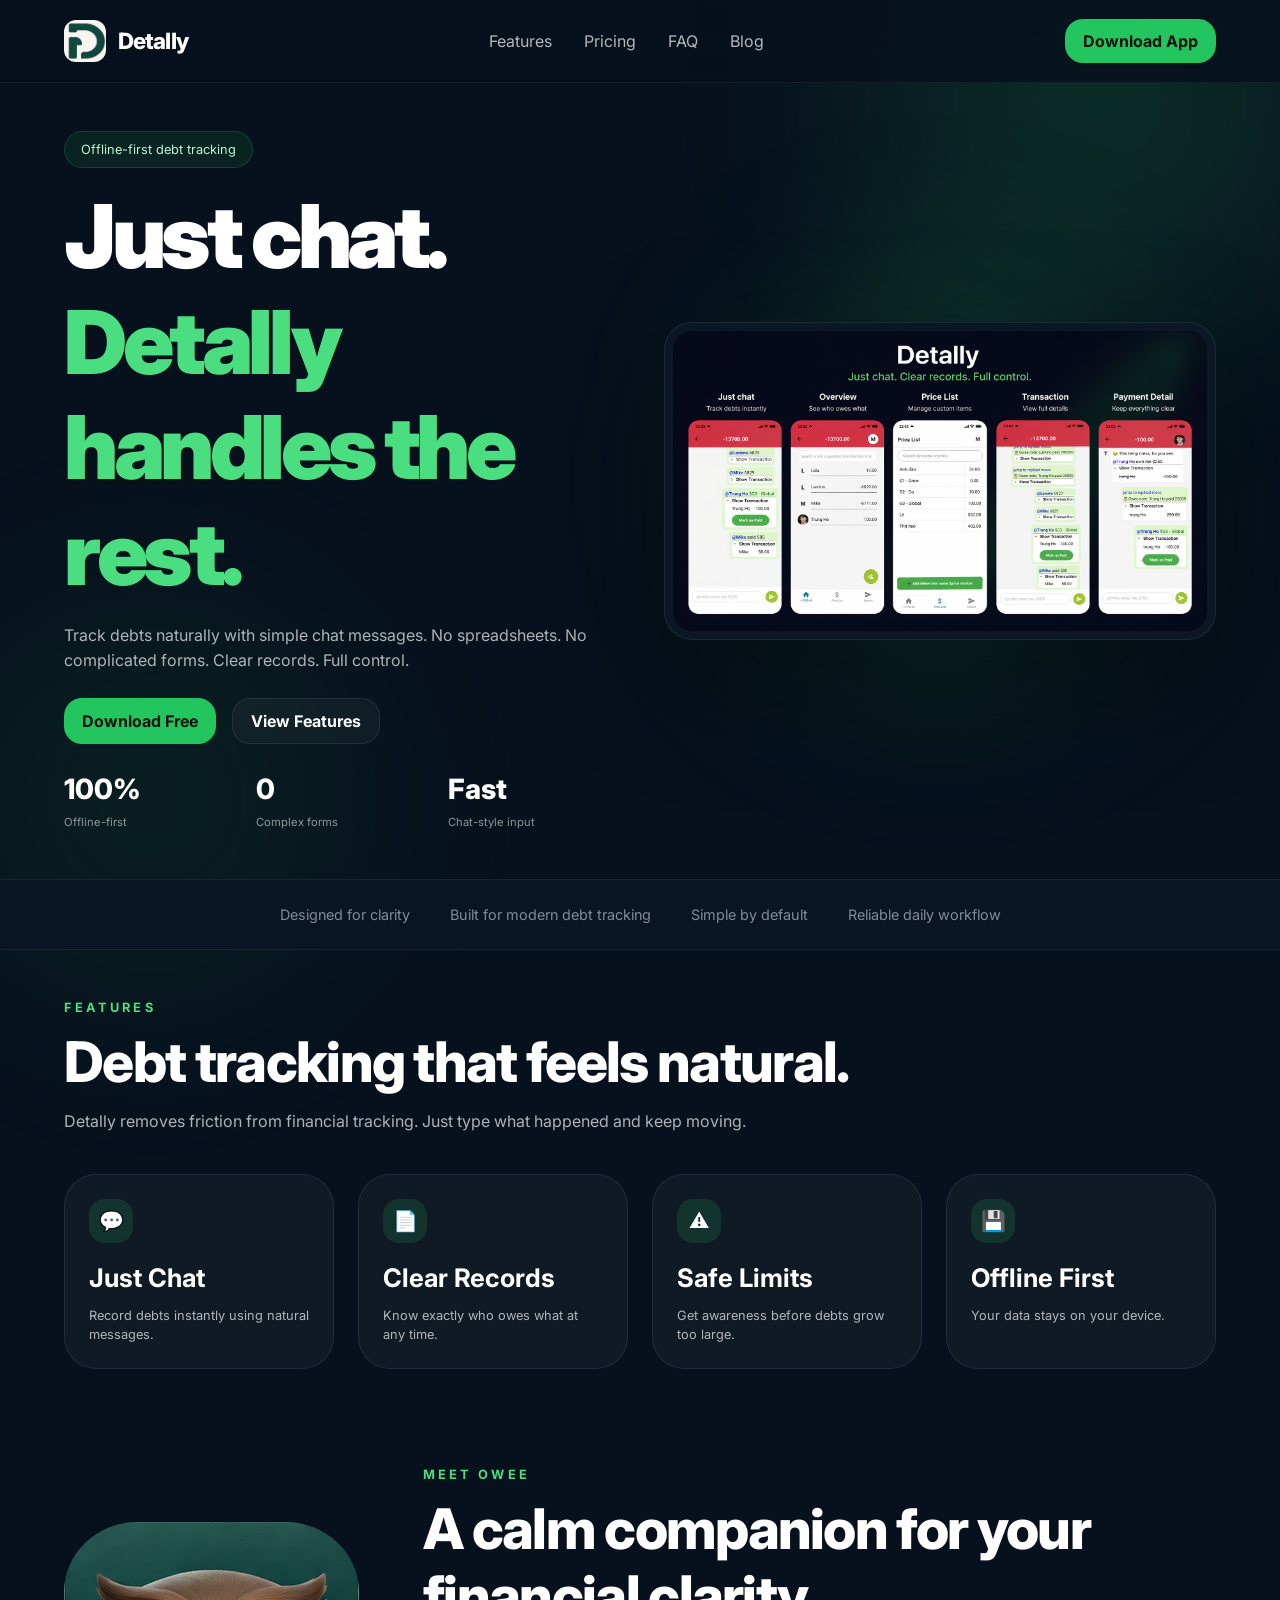
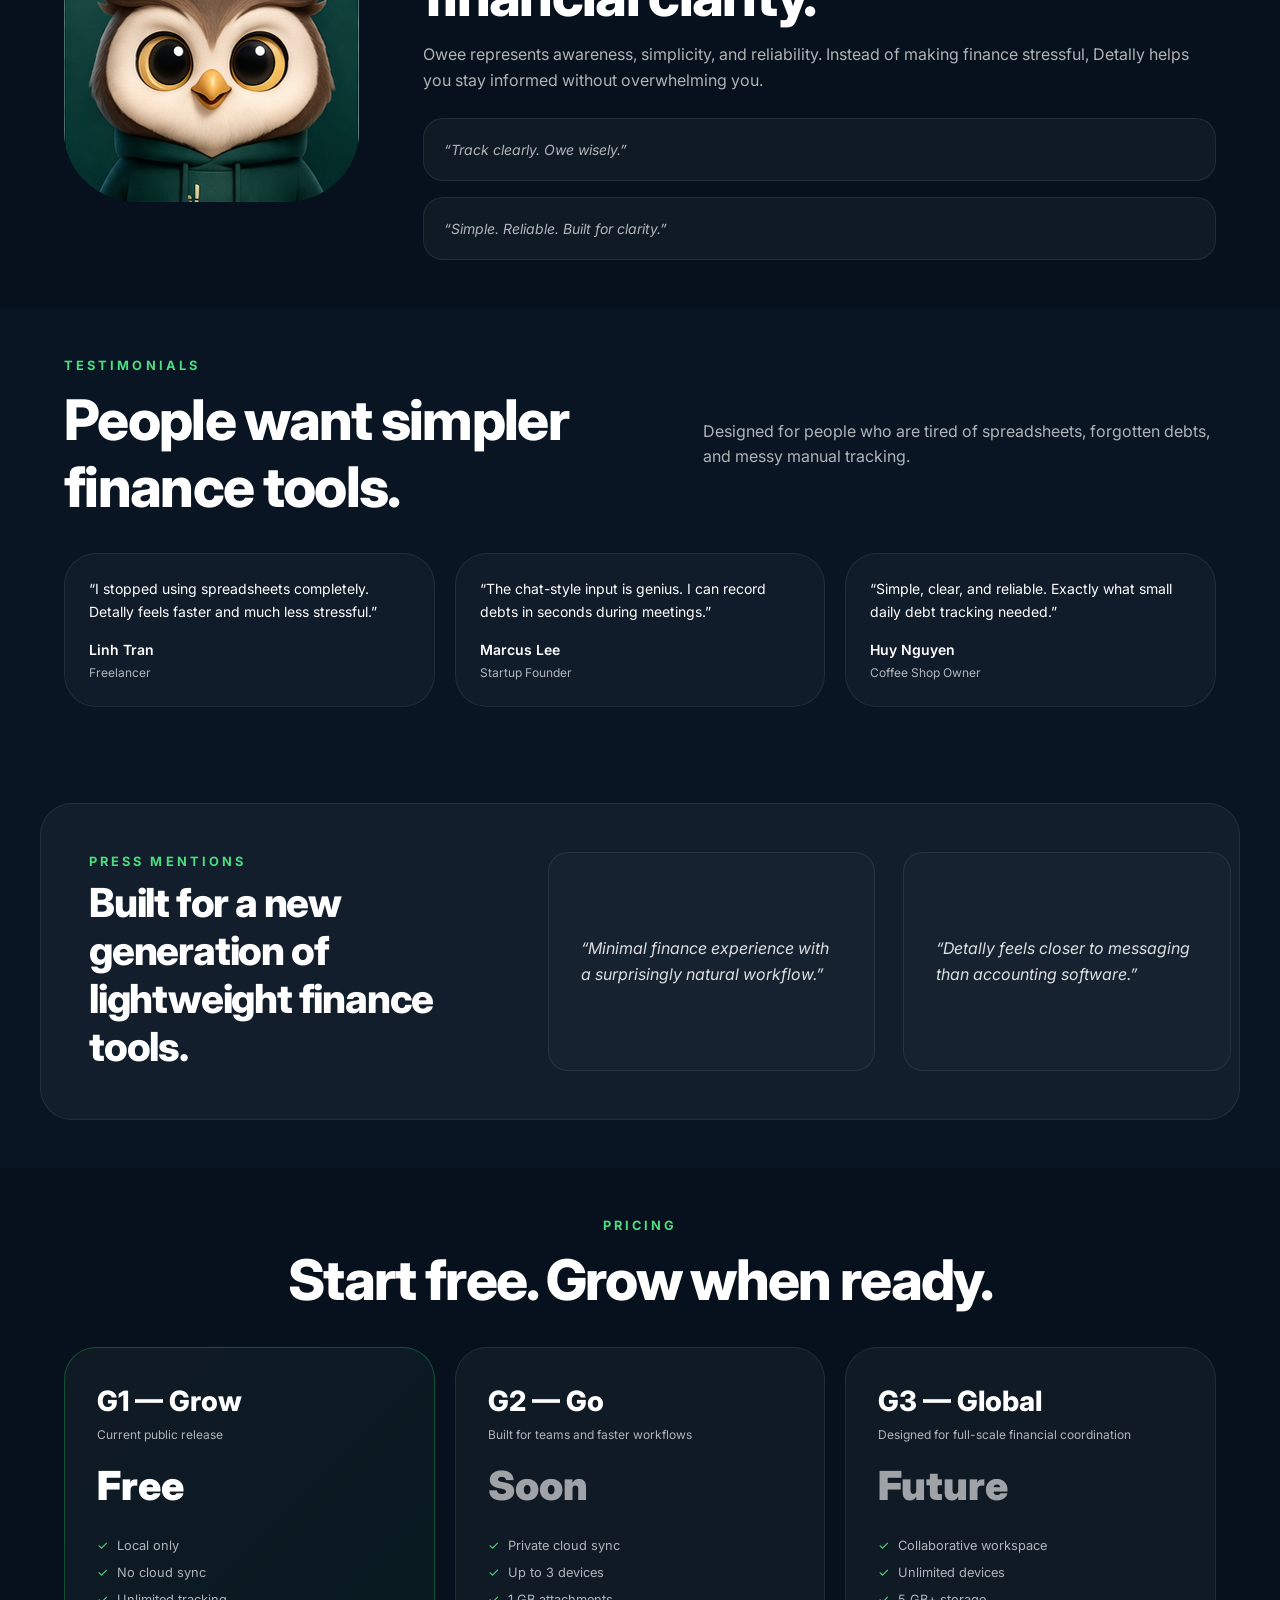
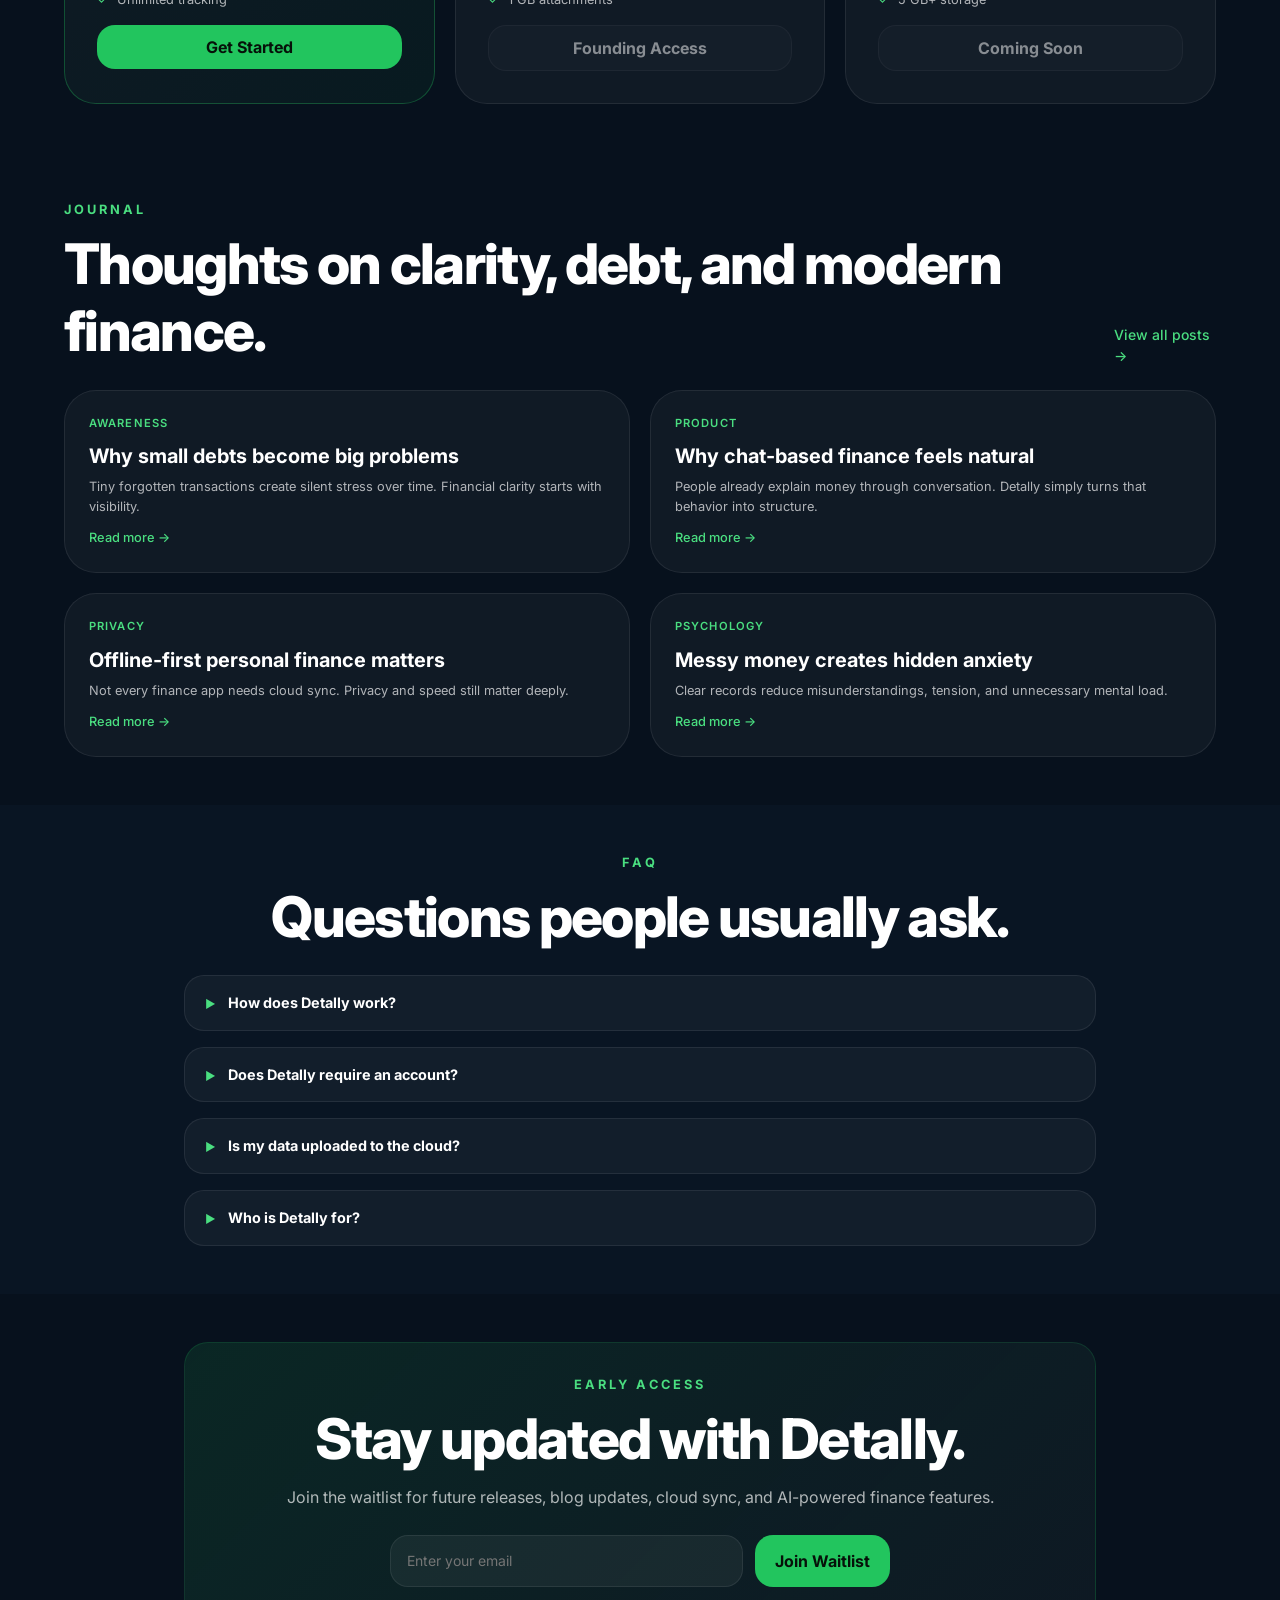
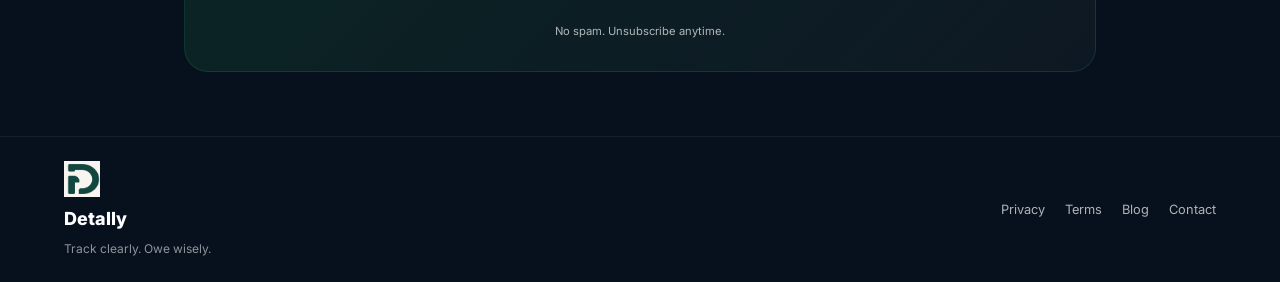
==== index.html @ 62f465d5 "init: landing page deployment" ====
<!DOCTYPE html>
<html lang="en">

<head>
    <meta charset="UTF-8">
    <meta name="viewport" content="width=device-width, initial-scale=1.0">

    <!-- Favicon -->
    <link rel="icon" href="./assets/favicon/favicon.ico" type="image/x-icon">
    <link rel="icon" type="image/png" sizes="32x32" href="./assets/favicon/favicon-32x32.png">
    <link rel="icon" type="image/png" sizes="16x16" href="./assets/favicon/favicon-16x16.png">
    <link rel="apple-touch-icon" sizes="180x180" href="./assets/favicon/apple-touch-icon.png">
    <link rel="manifest" href="./assets/favicon/site.webmanifest">

    <title>Detally App — Your Smart Debt Ally</title>
    <meta name="description"
        content="Track debts naturally with simple chat messages. No spreadsheets. No complicated forms. Offline-first debt tracking.">
    <meta name="author" content="hophuoctrung">

    <!-- Open Graph -->
    <meta property="og:title" content="Detally — Smart Debt Ally">
    <meta property="og:description" content="Track debts naturally with simple chat messages. Offline-first.">
    <meta property="og:image" content="./assets/detally.png">
    <meta property="og:url" content="https://detally.app">
    <meta property="og:type" content="website">

    <!-- Twitter Card -->
    <meta name="twitter:card" content="summary_large_image">
    <meta name="twitter:title" content="Detally">
    <meta name="twitter:description" content="Your Smart Debt Ally">
    <meta name="twitter:image" content="./assets/detally.png">

    <!-- Preconnect for performance -->
    <link rel="preconnect" href="https://fonts.googleapis.com">
    <link rel="preconnect" href="https://fonts.gstatic.com" crossorigin>

    <link rel="stylesheet" href="style.css">
</head>

<body>
    <!-- Skip to main content - only visible on keyboard focus -->
    <a href="#main-content" class="skip-link">Skip to main content</a>

    <!-- Header -->
    <header class="site-header">
        <div class="container header-inner">
            <a href="/" class="logo-link" aria-label="Detally home">
                <img src="./assets/logo-detally.png" alt="Detally logo — owl icon" class="logo-img" width="42"
                    height="42">
                <span class="site-title">Detally</span>
            </a>

            <!-- Desktop navigation -->
            <nav class="main-nav" aria-label="Main navigation">
                <ul>
                    <li><a href="#features">Features</a></li>
                    <li><a href="#pricing">Pricing</a></li>
                    <li><a href="#faq">FAQ</a></li>
                    <li><a href="#blog">Blog</a></li>
                </ul>
            </nav>

            <!-- Mobile menu button -->
            <button class="mobile-menu-btn" aria-label="Menu" aria-expanded="false" aria-controls="mobile-nav">
                <span class="hamburger"></span>
                <span class="sr-only">Open menu</span>
            </button>

            <!-- <button class="cta-btn header-cta">Download App</button> -->
            <a href="https://play.google.com/store/apps/details?id=com.trungho.detally&rdid=com.trungho.detally&feature=md&offerId" class="cta-btn header-cta">Download App</a>

        </div>

        <!-- Mobile navigation -->
        <nav id="mobile-nav" class="mobile-nav" aria-label="Mobile navigation" hidden>
            <ul>
                <li><a href="#features">Features</a></li>
                <li><a href="#pricing">Pricing</a></li>
                <li><a href="#faq">FAQ</a></li>
                <li><a href="#blog">Blog</a></li>
            </ul>
        </nav>
    </header>

    <main id="main-content">
        <!-- Hero Section -->
        <section class="hero" aria-labelledby="hero-title">
            <div class="container hero-inner">
                <div class="hero-content">
                    <div class="hero-badge" aria-label="Key feature">Offline-first debt tracking</div>

                    <h1 id="hero-title" class="hero-title">
                        Just chat.
                        <span>Detally handles the rest.</span>
                    </h1>

                    <p class="hero-description">
                        Track debts naturally with simple chat messages. No spreadsheets. No complicated forms. Clear
                        records. Full control.
                    </p>

                    <div class="hero-actions">
                        <!-- <button class="cta-btn" aria-label="Download Detally for free">Download Free</button> -->
                        <a href="https://play.google.com/store/apps/details?id=com.trungho.detally&rdid=com.trungho.detally&feature=md&offerId" class="cta-btn">Download Free</a>
                        <button class="cta-btn secondary-btn" aria-label="View all features">View Features</button>
                    </div>

                    <div class="hero-stats">
                        <div>
                            <h3>100%</h3>
                            <p>Offline-first</p>
                        </div>
                        <div>
                            <h3>0</h3>
                            <p>Complex forms</p>
                        </div>
                        <div>
                            <h3>Fast</h3>
                            <p>Chat-style input</p>
                        </div>
                    </div>
                </div>

                <div class="hero-preview">
                    <div class="preview-wrapper">
                        <img src="./assets/detally-preview.png"
                            alt="Detally app interface showing chat-style debt tracking" width="560" height="520"
                            loading="eager">
                    </div>
                </div>
            </div>
        </section>

        <!-- Brand Strip -->
        <section class="brand-strip" aria-label="Brand values">
            <div class="container">
                <p>Designed for clarity</p>
                <p>Built for modern debt tracking</p>
                <p>Simple by default</p>
                <p>Reliable daily workflow</p>
            </div>
        </section>

        <!-- Features Section -->
        <section id="features" class="section" aria-labelledby="features-title">
            <div class="container">
                <p class="section-label">Features</p>
                <h2 id="features-title" class="section-title">Debt tracking that feels natural.</h2>
                <p class="section-description">Detally removes friction from financial tracking. Just type what happened
                    and keep moving.</p>

                <div class="features-grid">
                    <article class="feature-card">
                        <div class="feature-icon" aria-hidden="true">💬</div>
                        <h3>Just Chat</h3>
                        <p>Record debts instantly using natural messages.</p>
                    </article>

                    <article class="feature-card">
                        <div class="feature-icon" aria-hidden="true">📄</div>
                        <h3>Clear Records</h3>
                        <p>Know exactly who owes what at any time.</p>
                    </article>

                    <article class="feature-card">
                        <div class="feature-icon" aria-hidden="true">⚠️</div>
                        <h3>Safe Limits</h3>
                        <p>Get awareness before debts grow too large.</p>
                    </article>

                    <article class="feature-card">
                        <div class="feature-icon" aria-hidden="true">💾</div>
                        <h3>Offline First</h3>
                        <p>Your data stays on your device.</p>
                    </article>
                </div>
            </div>
        </section>

        <!-- Owee Assistant Section -->
        <section class="section" aria-labelledby="owee-title">
            <div class="container">
                <div class="owee-grid">
                    <div class="owee-image">
                        <img src="./assets/owee-detally-owl.png" alt="Owee the owl — Detally's calm financial assistant"
                            width="420" height="420" loading="lazy">
                    </div>

                    <div class="owee-content">
                        <p class="section-label">Meet Owee</p>
                        <h2 id="owee-title" class="section-title">A calm companion for your financial clarity.</h2>
                        <p class="section-description">Owee represents awareness, simplicity, and reliability. Instead
                            of making finance stressful, Detally helps you stay informed without overwhelming you.</p>

                        <div class="quote-list">
                            <blockquote class="quote-card">
                                <p>“Track clearly. Owe wisely.”</p>
                            </blockquote>
                            <blockquote class="quote-card">
                                <p>“Simple. Reliable. Built for clarity.”</p>
                            </blockquote>
                        </div>
                    </div>
                </div>
            </div>
        </section>

        <!-- Testimonials Section -->
        <section class="section testimonials-section" aria-labelledby="testimonials-title">
            <div class="container">
                <div class="testimonials-header">
                    <div>
                        <p class="section-label">Testimonials</p>
                        <h2 id="testimonials-title" class="section-title">People want simpler finance tools.</h2>
                    </div>
                    <p class="section-description">Designed for people who are tired of spreadsheets, forgotten debts,
                        and messy manual tracking.</p>
                </div>

                <div class="testimonials-grid">
                    <article class="testimonial-card">
                        <blockquote>
                            <p>“I stopped using spreadsheets completely. Detally feels faster and much less stressful.”
                            </p>
                            <footer>
                                <cite>Linh Tran</cite>
                                <span class="testimonial-role">Freelancer</span>
                            </footer>
                        </blockquote>
                    </article>

                    <article class="testimonial-card">
                        <blockquote>
                            <p>“The chat-style input is genius. I can record debts in seconds during meetings.”</p>
                            <footer>
                                <cite>Marcus Lee</cite>
                                <span class="testimonial-role">Startup Founder</span>
                            </footer>
                        </blockquote>
                    </article>

                    <article class="testimonial-card">
                        <blockquote>
                            <p>“Simple, clear, and reliable. Exactly what small daily debt tracking needed.”</p>
                            <footer>
                                <cite>Huy Nguyen</cite>
                                <span class="testimonial-role">Coffee Shop Owner</span>
                            </footer>
                        </blockquote>
                    </article>
                </div>
            </div>
        </section>

        <!-- Press Mentions Section -->
        <!-- Press Mentions Section -->
        <section class="section press-section" aria-labelledby="press-title">
            <div class="container">
                <div class="press-inner">

                    <!-- Cột 1: Header -->
                    <div class="press-header">
                        <p class="section-label">Press Mentions</p>
                        <h2 id="press-title" class="section-title">
                            Built for a new generation of lightweight finance tools.
                        </h2>
                    </div>

                    <!-- Cột 2+3: Grid 2 card -->
                    <div class="press-grid">
                        <article class="press-card">
                            <blockquote>
                                <p>“Minimal finance experience with a surprisingly natural workflow.”</p>
                            </blockquote>
                        </article>
                        <article class="press-card">
                            <blockquote>
                                <p>“Detally feels closer to messaging than accounting software.”</p>
                            </blockquote>
                        </article>
                    </div>

                </div>
            </div>
        </section>

        <!-- Pricing Section -->
        <section id="pricing" class="section" aria-labelledby="pricing-title">
            <div class="container">
                <p class="section-label">Pricing</p>
                <h2 id="pricing-title" class="section-title">Start free. Grow when ready.</h2>

                <div class="pricing-grid">
                    <article class="price-card featured" aria-labelledby="plan-g1-title">
                        <div class="price-header">
                            <h3 id="plan-g1-title" class="price-title">G1 — Grow</h3>
                            <p class="price-subtitle">Current public release</p>
                            <p class="price-value" aria-label="Price: Free">Free</p>
                        </div>

                        <h4 class="sr-only">Features included in G1 Grow:</h4>
                        <ul class="price-features">
                            <li>Local only</li>
                            <li>No cloud sync</li>
                            <li>Unlimited tracking</li>
                        </ul>

                        <button class="cta-btn" aria-label="Get started with G1 Grow for free">Get Started</button>
                    </article>

                    <article class="price-card" aria-labelledby="plan-g2-title">
                        <div class="price-header">
                            <h3 id="plan-g2-title" class="price-title">G2 — Go</h3>
                            <p class="price-subtitle">Built for teams and faster workflows</p>
                            <p class="price-value coming-soon" aria-label="Coming soon">Soon</p>
                        </div>

                        <h4 class="sr-only">Features included in G2 Go:</h4>
                        <ul class="price-features">
                            <li>Private cloud sync</li>
                            <li>Up to 3 devices</li>
                            <li>1 GB attachments</li>
                        </ul>

                        <button class="cta-btn secondary-btn" disabled
                            aria-label="Early cloud access for founding members">Founding Access</button>
                    </article>

                    <article class="price-card" aria-labelledby="plan-g3-title">
                        <div class="price-header">
                            <h3 id="plan-g3-title" class="price-title">G3 — Global</h3>
                            <p class="price-subtitle">Designed for full-scale financial coordination</p>
                            <p class="price-value coming-soon" aria-label="Coming in future">Future</p>
                        </div>

                        <h4 class="sr-only">Features included in G3 Global:</h4>
                        <ul class="price-features">
                            <li>Collaborative workspace</li>
                            <li>Unlimited devices</li>
                            <li>5 GB+ storage</li>
                        </ul>

                        <button class="cta-btn secondary-btn" disabled aria-label="Coming soon">Coming Soon</button>
                    </article>
                </div>
            </div>
        </section>

        <!-- Blog / Journal Section -->
        <section id="blog" class="section" aria-labelledby="blog-title">
            <div class="container">
                <div class="blog-header">
                    <div>
                        <p class="section-label">Journal</p>
                        <h2 id="blog-title" class="section-title">Thoughts on clarity, debt, and modern finance.</h2>
                    </div>
                    <a href="/blog" class="view-all-link" aria-label="View all blog posts">View all posts →</a>
                </div>

                <div class="blog-grid">
                    <article class="blog-card">
                        <div class="blog-category" aria-label="Category">Awareness</div>
                        <h3 class="blog-title">Why small debts become big problems</h3>
                        <p class="blog-description">Tiny forgotten transactions create silent stress over time.
                            Financial clarity starts with visibility.</p>
                        <a href="/blog/small-debts-big-problems" class="blog-link"
                            aria-label="Read article: Why small debts become big problems">Read more →</a>
                    </article>

                    <article class="blog-card">
                        <div class="blog-category" aria-label="Category">Product</div>
                        <h3 class="blog-title">Why chat-based finance feels natural</h3>
                        <p class="blog-description">People already explain money through conversation. Detally simply
                            turns that behavior into structure.</p>
                        <a href="/blog/chat-based-finance" class="blog-link"
                            aria-label="Read article: Why chat-based finance feels natural">Read more →</a>
                    </article>

                    <article class="blog-card">
                        <div class="blog-category" aria-label="Category">Privacy</div>
                        <h3 class="blog-title">Offline-first personal finance matters</h3>
                        <p class="blog-description">Not every finance app needs cloud sync. Privacy and speed still
                            matter deeply.</p>
                        <a href="/blog/offline-first-matters" class="blog-link"
                            aria-label="Read article: Offline-first personal finance matters">Read more →</a>
                    </article>

                    <article class="blog-card">
                        <div class="blog-category" aria-label="Category">Psychology</div>
                        <h3 class="blog-title">Messy money creates hidden anxiety</h3>
                        <p class="blog-description">Clear records reduce misunderstandings, tension, and unnecessary
                            mental load.</p>
                        <a href="/blog/messy-money-anxiety" class="blog-link"
                            aria-label="Read article: Messy money creates hidden anxiety">Read more →</a>
                    </article>
                </div>
            </div>
        </section>

        <!-- FAQ Section -->
        <section id="faq" class="section faq-section" aria-labelledby="faq-title">
            <div class="container container-sm">
                <div class="faq-header">
                    <p class="section-label">FAQ</p>
                    <h2 id="faq-title" class="section-title">Questions people usually ask.</h2>
                </div>

                <div class="faq-list">
                    <details class="faq-item">
                        <summary>How does Detally work?</summary>
                        <p>Simply type natural messages like <code>@John owe 500$</code> or
                            <code>@Anna paid 200$</code>. Detally automatically records and organizes everything for
                            you.
                        </p>
                    </details>

                    <details class="faq-item">
                        <summary>Does Detally require an account?</summary>
                        <p>No. The current G1 – Grow release works offline-first and stores your data locally on your
                            device.</p>
                    </details>

                    <details class="faq-item">
                        <summary>Is my data uploaded to the cloud?</summary>
                        <p>Not in the current release. G1 – Grow keeps your records local for simplicity and privacy.
                        </p>
                    </details>

                    <details class="faq-item">
                        <summary>Who is Detally for?</summary>
                        <p>Friends splitting bills, roommates, freelancers, small shops, teams, or anyone tired of messy
                            debt notes.</p>
                    </details>
                </div>
            </div>
        </section>

        <!-- Waitlist Section -->
        <section class="section waitlist-section" aria-labelledby="waitlist-title">
            <div class="container container-sm">
                <div class="waitlist-card">
                    <div class="waitlist-content">
                        <p class="section-label">Early Access</p>
                        <h2 id="waitlist-title" class="section-title">Stay updated with Detally.</h2>
                        <p class="section-description">Join the waitlist for future releases, blog updates, cloud sync,
                            and AI-powered finance features.</p>
                    </div>

                    <form id="waitlist-form" class="waitlist-form" method="POST" data-validate>
                        <div class="form-group">
                            <label for="waitlist-email" class="sr-only">Email address</label>
                            <input type="email" id="waitlist-email" name="email" placeholder="Enter your email" required
                                aria-required="true">
                            <span class="form-error" aria-live="polite"></span>
                        </div>
                        <button type="submit" class="cta-btn" aria-label="Join waitlist">Join Waitlist</button>
                    </form>
                    <p class="waitlist-note" aria-label="Privacy note">No spam. Unsubscribe anytime.</p>
                </div>
            </div>
        </section>
    </main>

    <!-- Footer -->
    <footer class="site-footer">
        <div class="container footer-inner">
            <div class="footer-brand">
                <img src="./assets/logo-detally.png" alt="Detally logo" width="44" height="44" loading="lazy">
                <h2 class="footer-title">Detally</h2>
                <p>Track clearly. Owe wisely.</p>
            </div>

            <nav class="footer-nav" aria-label="Footer navigation">
                <a href="/privacy">Privacy</a>
                <a href="/terms">Terms</a>
                <a href="/blog">Blog</a>
                <a href="/contact">Contact</a>
            </nav>
        </div>
    </footer>
</body>
<script src="script.js"></script>
</html>
---- style.css ----
@import url("https://fonts.googleapis.com/css2?family=Inter:wght@400;500;600;700;800;900&display=swap");

/* ========== 1. CSS VARIABLES (ROOT) ========== */
:root {
  --bg: #07111d;
  --surface: rgba(255, 255, 255, 0.04);
  --surface-2: rgba(255, 255, 255, 0.06);
  --text: #ffffff;
  --muted: rgba(255, 255, 255, 0.68);
  --border: rgba(255, 255, 255, 0.08);
  --green: #22c55e;
  --green-light: #4ade80;

  /* Typography - Mobile first */
  --fs-base: 16px;
  --fs-h1: 2rem;
  --fs-h2: 1.75rem;
  --fs-h3: 1.25rem;
  --fs-body: 0.875rem;

  /* Spacing */
  --space-xs: 0.5rem;
  --space-sm: 1rem;
  --space-md: 1.5rem;
  --space-lg: 2rem;
  --space-xl: 3rem;

  /* Layout */
  --container: 1280px;
  --border-radius-card: 1rem;
}

/* ========== 2. RESET & BASE (MOBILE FIRST) ========== */
* {
  margin: 0;
  padding: 0;
  box-sizing: border-box;
}

html {
  scroll-behavior: smooth;
}

body {
  font-family: "Inter", sans-serif;
  background: var(--bg);
  color: var(--text);
  font-size: var(--fs-base);
  line-height: 1.5;
  overflow-x: hidden;
  position: relative;
}

/* Background blur effect (bokeh) - mobile */
body::before {
  content: "";
  position: fixed;
  top: -260px;
  right: -180px;
  width: 720px;
  height: 720px;
  border-radius: 999px;
  background: radial-gradient(circle, rgba(34, 197, 94, 0.18), transparent 70%);
  filter: blur(60px);
  z-index: -1;
  pointer-events: none;
}

body::after {
  content: "";
  position: fixed;
  bottom: -200px;
  left: -150px;
  width: 600px;
  height: 600px;
  border-radius: 999px;
  background: radial-gradient(circle, rgba(34, 197, 94, 0.1), transparent 70%);
  filter: blur(70px);
  z-index: -1;
  pointer-events: none;
}

img {
  display: block;
  max-width: 100%;
  height: auto;
}

a {
  color: inherit;
  text-decoration: none;
}

button,
input {
  border: none;
  outline: none;
  font: inherit;
}

ul {
  list-style: none;
}

/* Text selection */
::selection {
  background: var(--green);
  color: #061109;
}

::-moz-selection {
  background: var(--green);
  color: #061109;
}

/* ========== 3. ACCESSIBILITY ========== */
.sr-only {
  position: absolute;
  width: 1px;
  height: 1px;
  padding: 0;
  margin: -1px;
  overflow: hidden;
  clip: rect(0, 0, 0, 0);
  white-space: nowrap;
  border-width: 0;
}

.skip-link {
  position: absolute;
  top: -50px;
  left: 0;
  background: var(--green);
  color: #061109;
  padding: 0.75rem 1rem;
  z-index: 9999;
  font-weight: 700;
  border-radius: 0.5rem;
  transition: top 0.2s;
  text-decoration: none;
}

.skip-link:focus {
  top: 0.5rem;
  left: 0.5rem;
}

/* Focus styles */
a:focus-visible,
button:focus-visible,
input:focus-visible {
  outline: 2px solid var(--green-light);
  outline-offset: 2px;
  border-radius: 0.25rem;
}

/* ========== 4. LAYOUT - MOBILE ========== */
.container {
  width: 100%;
  padding-inline: 1rem;
  margin-inline: auto;
}

.container-sm {
  max-width: 90%;
  margin-inline: auto;
}

section {
  padding-block: var(--space-xl);
}

/* ========== 5. BUTTONS - MOBILE ========== */
.cta-btn {
  background: var(--green);
  color: #061109;
  font-weight: 700;
  border-radius: 18px;
  padding: 10px 18px;
  cursor: pointer;
  transition: all 0.25s ease;
  display: inline-flex;
  align-items: center;
  justify-content: center;
  gap: 0.5rem;
}

.cta-btn:hover {
  transform: translateY(-2px);
  background: var(--green-light);
}

.cta-btn:active {
  transform: translateY(0);
}

.secondary-btn {
  background: rgba(255, 255, 255, 0.04);
  border: 1px solid rgba(255, 255, 255, 0.08);
  color: white;
}

.secondary-btn:hover {
  background: rgba(255, 255, 255, 0.08);
  transform: translateY(-2px);
}

.cta-btn:disabled {
  opacity: 0.5;
  cursor: not-allowed;
  transform: none;
}

/* ========== 6. HEADER - MOBILE ========== */
.site-header {
  position: sticky;
  top: 0;
  z-index: 999;
  backdrop-filter: blur(20px);
  background: rgba(7, 17, 29, 0.82);
  border-bottom: 1px solid rgba(255, 255, 255, 0.05);
}

.header-inner {
  min-height: 70px;
  display: flex;
  align-items: center;
  justify-content: space-between;
  gap: 1rem;
  padding-block: 0.75rem;
}

.logo-link {
  display: flex;
  align-items: center;
  gap: 0.75rem;
}

.logo-img {
  width: 36px;
  height: 36px;
  border-radius: 12px;
}

.site-title {
  font-size: 1.25rem;
  font-weight: 800;
  letter-spacing: -0.04em;
}

/* Desktop navigation - hidden on mobile */
.main-nav ul {
  display: none;
}

/* Mobile menu button */
.mobile-menu-btn {
  display: flex;
  background: none;
  cursor: pointer;
  padding: 0.5rem;
}

.hamburger {
  width: 24px;
  height: 2px;
  background: white;
  position: relative;
}

.hamburger::before,
.hamburger::after {
  content: "";
  position: absolute;
  width: 24px;
  height: 2px;
  background: white;
  left: 0;
  transition: transform 0.3s;
}

.hamburger::before {
  top: -8px;
}

.hamburger::after {
  bottom: -8px;
}

.mobile-nav {
  position: fixed;
  top: 70px;
  left: 0;
  right: 0;
  background: var(--bg);
  border-bottom: 1px solid var(--border);
  padding: 1rem;
  z-index: 998;
}

.mobile-nav ul {
  display: flex;
  flex-direction: column;
  gap: 1rem;
}

.mobile-nav a {
  display: block;
  padding: 0.75rem;
  color: var(--muted);
}

.header-cta {
  display: none;
}

/* ========== 7. HERO - MOBILE ========== */
.hero {
  padding-block: 2rem;
}

.hero-inner {
  display: flex;
  flex-direction: column;
  gap: 2rem;
}

.hero-badge {
  display: inline-flex;
  border: 1px solid rgba(34, 197, 94, 0.22);
  background: rgba(34, 197, 94, 0.1);
  color: #bbf7d0;
  padding: 0.5rem 1rem;
  border-radius: 999px;
  font-size: 0.75rem;
  margin-bottom: 1rem;
}

.hero-title {
  font-size: var(--fs-h1);
  line-height: 1.2;
  letter-spacing: -0.05em;
  font-weight: 900;
  word-break: break-word;
}

.hero-title span {
  display: block;
  color: var(--green-light);
}

.hero-description {
  margin-top: 1rem;
  color: var(--muted);
  line-height: 1.6;
  font-size: var(--fs-body);
}

.hero-actions {
  display: flex;
  flex-direction: column;
  gap: 0.75rem;
  margin-top: 1.5rem;
}

.hero-stats {
  display: grid;
  grid-template-columns: repeat(3, 1fr);
  gap: 0.75rem;
  margin-top: 1.5rem;
  text-align: center;
}

.hero-stats h3 {
  font-size: 1.25rem;
  font-weight: 800;
}

.hero-stats p {
  margin-top: 0.25rem;
  color: rgba(255, 255, 255, 0.55);
  font-size: 0.7rem;
}

/* Hero preview - mobile */
.hero-preview {
  position: relative;
  display: flex;
  justify-content: center;
  align-items: center;
}

.preview-wrapper {
  position: relative;
  width: 100%;
  display: flex;
  justify-content: center;
}

.preview-wrapper::before {
  content: "";
  position: absolute;
  width: 80%;
  max-width: 280px;
  aspect-ratio: 1 / 1;
  border-radius: 50%;
  background: rgba(34, 197, 94, 0.22);
  filter: blur(90px);
  top: 50%;
  left: 50%;
  transform: translate(-50%, -50%);
  z-index: -1;
}

.hero-preview img {
  width: 100%;
  max-width: 100%;
  height: auto;
  border-radius: 1.5rem;
  border: 1px solid rgba(255, 255, 255, 0.08);
  background: #0b1725;
  padding: 0.75rem;
  box-shadow: 0 40px 120px rgba(0, 0, 0, 0.45);
}

/* ========== 8. BRAND STRIP - MOBILE ========== */
.brand-strip {
  border-top: 1px solid rgba(255, 255, 255, 0.06);
  border-bottom: 1px solid rgba(255, 255, 255, 0.06);
  background: #091523;
  padding-block: 1.25rem;
}

.brand-strip .container {
  display: flex;
  flex-wrap: wrap;
  justify-content: center;
  gap: 1rem;
  color: rgba(255, 255, 255, 0.5);
  font-size: 0.75rem;
}

/* ========== 9. SECTION COMMON - MOBILE ========== */
.section {
  padding-block: 3rem;
}

.section-label {
  color: var(--green-light);
  text-transform: uppercase;
  letter-spacing: 0.2em;
  font-size: 0.7rem;
  font-weight: 700;
}

.section-title {
  margin-top: 0.75rem;
  font-size: var(--fs-h2);
  line-height: 1.2;
  letter-spacing: -0.03em;
  font-weight: 800;
}

.section-description {
  margin-top: 0.75rem;
  color: var(--muted);
  line-height: 1.6;
  font-size: var(--fs-body);
}

/* Section backgrounds */
.testimonials-section,
.faq-section {
  background: #091523;
}

/* ========== 10. FEATURES - MOBILE ========== */
.features-grid {
  display: grid;
  grid-template-columns: 1fr;
  gap: 1rem;
  margin-top: 2rem;
}

.feature-card {
  background: var(--surface);
  border: 1px solid var(--border);
  border-radius: var(--border-radius-card);
  padding: 1.25rem;
  transition:
    transform 0.25s,
    border-color 0.25s;
}

.feature-card:hover {
  transform: translateY(-2px);
  border-color: rgba(34, 197, 94, 0.3);
}

.feature-icon {
  width: 44px;
  height: 44px;
  display: flex;
  align-items: center;
  justify-content: center;
  border-radius: 1rem;
  background: rgba(34, 197, 94, 0.15);
  font-size: 1.25rem;
}

.feature-card h3 {
  margin-top: 1rem;
  font-size: var(--fs-h3);
  font-weight: 700;
}

.feature-card p {
  margin-top: 0.5rem;
  color: var(--muted);
  line-height: 1.5;
  font-size: 0.8rem;
}

/* ========== 11. OWEE - MOBILE ========== */
.owee-grid {
  display: flex;
  flex-direction: column;
  gap: 2rem;
}

.owee-image {
  flex-shrink: 0;
  text-align: center;
}

.owee-image img {
  width: 100%;
  max-width: 240px;
  border-radius: 25%;
  margin-inline: auto;
}

.quote-list {
  display: grid;
  gap: 0.75rem;
  margin-top: 1.5rem;
}

.quote-card {
  background: var(--surface);
  border: 1px solid var(--border);
  border-radius: 1.25rem;
  padding: 1rem;
}

.quote-card p {
  font-style: italic;
  color: var(--muted);
  font-size: 0.875rem;
}

/* ========== 12. TESTIMONIALS - MOBILE ========== */
.testimonials-header {
  display: flex;
  flex-direction: column;
  gap: 1rem;
  margin-bottom: 2rem;
}

.testimonials-grid {
  display: grid;
  grid-template-columns: 1fr;
  gap: 1rem;
}

.testimonial-card {
  background: rgba(255, 255, 255, 0.03);
  border: 1px solid rgba(255, 255, 255, 0.08);
  border-radius: var(--border-radius-card);
  padding: 1.25rem;
  transition: transform 0.25s;
}

.testimonial-card:hover {
  transform: translateY(-2px);
}

.testimonial-card blockquote p {
  line-height: 1.6;
  font-size: 0.875rem;
}

.testimonial-card footer {
  margin-top: 1rem;
}

.testimonial-card cite {
  font-style: normal;
  font-weight: 600;
  display: block;
  font-size: 0.875rem;
}

.testimonial-role {
  display: block;
  color: var(--muted);
  font-size: 0.75rem;
  margin-top: 0.25rem;
}

/* ========== 13. PRESS MENTIONS - MOBILE ========== */
.press-section {
  background: #091523;
}

.press-section .container {
  background: var(--surface);
  border: 1px solid var(--border);
  border-radius: var(--border-radius-card);
  padding: 1.5rem;
}

.press-section .press-inner {
  display: flex;
  flex-direction: column;
  gap: 1.5rem;
}

/* Header - mobile */
.press-header {
  text-align: left;
}

.press-header .section-label {
  text-align: left;
}

.press-header .section-title {
  text-align: left;
  max-width: 100%;
  margin-top: 0.5rem;
  font-size: 1.5rem;
}

/* Press grid - mobile: 1 cột */
.press-grid {
  display: grid;
  grid-template-columns: 1fr;
  gap: 1rem;
}

.press-card {
  background: rgba(255, 255, 255, 0.02);
  border: 1px solid var(--border);
  border-radius: 1.25rem;
  padding: 1.25rem;
  transition: transform 0.25s;
}

.press-card:hover {
  transform: translateY(-2px);
}

.press-card blockquote p {
  color: rgba(255, 255, 255, 0.85);
  line-height: 1.6;
  font-style: italic;
  text-align: left;
  margin: 0;
  font-size: 0.875rem;
}

/* ========== 14. PRICING - MOBILE ========== */
#pricing .section-label,
#pricing-title {
  text-align: center;
}
.pricing-grid {
  display: grid;
  grid-template-columns: 1fr;
  gap: 1rem;
  margin-top: 2rem;
}

.price-card {
  background: var(--surface);
  border: 1px solid var(--border);
  border-radius: var(--border-radius-card);
  padding: 1.25rem;
  display: flex;
  flex-direction: column;
  gap: 1rem;
  transition: transform 0.25s;
}

.price-card:hover {
  transform: translateY(-2px);
}

.price-card.featured {
  border-color: rgba(34, 197, 94, 0.32);
  background: linear-gradient(135deg, var(--surface), rgba(34, 197, 94, 0.05));
}

.price-title {
  font-size: 1.25rem;
  font-weight: 800;
}

.price-subtitle {
  margin-top: 0.25rem;
  color: var(--muted);
  line-height: 1.5;
  font-size: 0.75rem;
}

.price-value {
  margin-top: 0.75rem;
  font-size: 1.75rem;
  font-weight: 900;
}

.price-value.coming-soon {
  opacity: 0.6;
}

.price-features {
  display: grid;
  gap: 0.5rem;
  margin-top: 0.25rem;
}

.price-features li {
  color: var(--muted);
  padding-left: 1.25rem;
  position: relative;
  font-size: 0.8rem;
}

.price-features li::before {
  content: "✓";
  position: absolute;
  left: 0;
  color: var(--green-light);
}

/* ========== 15. BLOG - MOBILE ========== */
.blog-header {
  display: flex;
  flex-direction: column;
  gap: 1rem;
  margin-bottom: 1.5rem;
}

.view-all-link {
  color: var(--green-light);
  font-weight: 500;
  transition: opacity 0.25s;
  font-size: 0.875rem;
}

.view-all-link:hover {
  opacity: 0.8;
}

.blog-grid {
  display: grid;
  grid-template-columns: 1fr;
  gap: 1rem;
}

.blog-card {
  background: var(--surface);
  border: 1px solid var(--border);
  border-radius: var(--border-radius-card);
  padding: 1.25rem;
  transition: transform 0.25s;
}

.blog-card:hover {
  transform: translateY(-2px);
}

.blog-category {
  color: var(--green-light);
  font-size: 0.7rem;
  text-transform: uppercase;
  letter-spacing: 0.1em;
  font-weight: 600;
}

.blog-title {
  margin-top: 0.75rem;
  font-size: 1.125rem;
  line-height: 1.3;
  font-weight: 700;
}

.blog-description {
  margin-top: 0.5rem;
  color: var(--muted);
  line-height: 1.5;
  font-size: 0.8rem;
}

.blog-link {
  display: inline-block;
  margin-top: 0.75rem;
  color: var(--green-light);
  font-size: 0.8rem;
  font-weight: 500;
  transition: opacity 0.25s;
}

.blog-link:hover {
  opacity: 0.8;
}

/* ========== 16. FAQ - MOBILE ========== */
.faq-header {
  text-align: center;
  margin-bottom: 1.5rem;
}

.faq-list {
  display: grid;
  gap: 0.75rem;
}

.faq-item {
  background: var(--surface);
  border: 1px solid var(--border);
  border-radius: 1.25rem;
  padding: 0.875rem 1rem;
  transition: border-color 0.25s;
}

.faq-item:hover {
  border-color: rgba(34, 197, 94, 0.3);
}

summary {
  cursor: pointer;
  font-weight: 700;
  list-style: none;
  font-size: 0.9rem;
}

summary::-webkit-details-marker {
  display: none;
}

summary::before {
  content: "▶";
  display: inline-block;
  margin-right: 0.75rem;
  font-size: 0.7rem;
  transition: transform 0.2s;
  color: var(--green-light);
}

details[open] summary::before {
  transform: rotate(90deg);
}

.faq-item p {
  margin-top: 0.75rem;
  color: var(--muted);
  line-height: 1.6;
  padding-left: 1.5rem;
  font-size: 0.8rem;
}

.faq-item code {
  background: rgba(255, 255, 255, 0.1);
  padding: 0.2rem 0.4rem;
  border-radius: 0.25rem;
  font-size: 0.75rem;
  font-family: monospace;
}

/* ========== 17. WAITLIST - MOBILE ========== */
.waitlist-card {
  background: linear-gradient(
    135deg,
    rgba(34, 197, 94, 0.12),
    rgba(255, 255, 255, 0.03)
  );
  border: 1px solid rgba(34, 197, 94, 0.16);
  border-radius: 1.5rem;
  padding: 1.5rem;
  text-align: center;
}

.waitlist-content .section-description {
  margin-inline: auto;
}

.waitlist-form {
  display: flex;
  flex-direction: column;
  gap: 0.75rem;
  margin-top: 1.5rem;
  max-width: 100%;
}

.form-group {
  flex: 1;
}

.waitlist-form input {
  width: 100%;
  height: 48px;
  background: rgba(255, 255, 255, 0.05);
  border: 1px solid rgba(255, 255, 255, 0.08);
  border-radius: 18px;
  padding: 0 1rem;
  color: white;
  font-size: 0.875rem;
  transition: border-color 0.25s;
}

.waitlist-form input:focus {
  border-color: var(--green-light);
}

.waitlist-form input[aria-invalid="true"] {
  border-color: #ef4444;
}

.waitlist-form button {
  height: 48px;
  padding: 0 1.25rem;
  white-space: nowrap;
}

.form-error {
  display: block;
  color: #ef4444;
  font-size: 0.7rem;
  margin-top: 0.25rem;
  min-height: 1rem;
}

.waitlist-note {
  margin-top: 1rem;
  font-size: 0.7rem;
  color: var(--muted);
}

/* ========== 18. FOOTER - MOBILE ========== */
.site-footer {
  border-top: 1px solid rgba(255, 255, 255, 0.06);
  padding: 1.5rem 1rem;
  margin-top: 1rem;
}

.footer-inner {
  display: flex;
  flex-direction: column;
  gap: 1.25rem;
}

.footer-brand {
  display: flex;
  flex-direction: column;
  gap: 0.5rem;
  align-items: center;
  text-align: center;
}

.footer-brand img {
  width: 36px;
}

.footer-title {
  font-size: 1.125rem;
  font-weight: 800;
}

.footer-brand p {
  color: rgba(255, 255, 255, 0.55);
  font-size: 0.75rem;
}

.footer-nav {
  display: flex;
  flex-wrap: wrap;
  justify-content: center;
  gap: 1.25rem;
}

.footer-nav a {
  color: var(--muted);
  transition: color 0.25s;
  font-size: 0.8rem;
}

.footer-nav a:hover {
  color: white;
}

/* ========== 19. ANIMATIONS - MOBILE ========== */
@keyframes fadeInUp {
  from {
    opacity: 0;
    transform: translateY(15px);
  }
  to {
    opacity: 1;
    transform: translateY(0);
  }
}

.hero-content,
.feature-card,
.price-card,
.testimonial-card {
  animation: fadeInUp 0.4s ease forwards;
}

.feature-card:nth-child(1) {
  animation-delay: 0.05s;
}
.feature-card:nth-child(2) {
  animation-delay: 0.1s;
}
.feature-card:nth-child(3) {
  animation-delay: 0.15s;
}
.feature-card:nth-child(4) {
  animation-delay: 0.2s;
}

/* ========== 20. TABLET (min-width: 768px) ========== */
@media (min-width: 768px) {
  /* Variables */
  :root {
    --fs-h1: 3rem;
    --fs-h2: 2.25rem;
    --fs-h3: 1.5rem;
    --fs-body: 1rem;
    --border-radius-card: 1.5rem;
  }

  /* Layout */
  .container {
    max-width: 720px;
    padding-inline: 1.5rem;
  }

  .container-sm {
    max-width: 85%;
  }

  section {
    padding-block: 4rem;
  }

  /* Header */
  .header-inner {
    min-height: 82px;
  }

  .logo-img {
    width: 42px;
    height: 42px;
  }

  .site-title {
    font-size: 1.4rem;
  }

  .main-nav ul {
    display: flex;
    gap: 2rem;
  }

  .main-nav a {
    color: rgba(255, 255, 255, 0.7);
    transition: color 0.25s;
  }

  .mobile-menu-btn {
    display: none;
  }

  .header-cta {
    display: inline-flex;
  }

  /* Hero */
  .hero {
    padding-block: 3rem;
  }

  .hero-badge {
    font-size: 0.8rem;
  }

  .hero-description {
    font-size: 1rem;
  }

  .hero-actions {
    flex-direction: row;
    gap: 1rem;
  }

  .hero-stats {
    text-align: left;
    gap: 1.5rem;
  }

  .hero-stats h3 {
    font-size: 1.75rem;
  }

  .hero-preview img {
    max-width: 100%;
    padding: 1rem;
    border-radius: 1.75rem;
  }

  .preview-wrapper::before {
    max-width: 320px;
  }

  /* Brand strip */
  .brand-strip {
    padding-block: 1.5rem;
  }

  .brand-strip .container {
    gap: 2.5rem;
    font-size: 0.9rem;
  }

  /* Section common */
  .section-label {
    font-size: 0.8rem;
    letter-spacing: 0.24em;
  }

  .section-description {
    font-size: 1rem;
  }

  /* Features */
  .features-grid {
    grid-template-columns: repeat(2, 1fr);
    gap: 1.25rem;
    margin-top: 2.5rem;
  }

  .feature-card {
    padding: 1.5rem;
  }

  /* Owee */
  .owee-grid {
    flex-direction: row;
    align-items: center;
    gap: 2.5rem;
  }

  .owee-image img {
    max-width: 300px;
  }

  .quote-list {
    gap: 1rem;
  }

  .quote-card {
    padding: 1.25rem;
  }

  /* Testimonials */
  .testimonials-header {
    flex-direction: row;
    align-items: center;
    gap: 2rem;
  }

  .testimonials-grid {
    grid-template-columns: repeat(3, 1fr);
    gap: 1.25rem;
  }

  .testimonial-card {
    padding: 1.5rem;
  }

  /* PRESS MENTIONS - TABLET (768px - 1023px) */
  .press-section .container {
    padding: 2rem;
  }

  .press-section .press-inner {
    gap: 2rem;
  }

  .press-header .section-title {
    max-width: 80%;
    font-size: 2rem;
  }

  .press-grid {
    grid-template-columns: repeat(2, 1fr);
    gap: 1.25rem;
  }

  .press-card {
    padding: 1.5rem;
  }

  /* Pricing */
  .pricing-grid {
    grid-template-columns: repeat(3, 1fr);
    gap: 1.25rem;
  }

  .price-card {
    padding: 1.5rem;
  }

  .price-title {
    font-size: 1.5rem;
  }

  .price-value {
    font-size: 2rem;
  }

  /* Blog */
  .blog-header {
    flex-direction: row;
    justify-content: space-between;
    align-items: flex-end;
  }

  .blog-grid {
    grid-template-columns: repeat(2, 1fr);
    gap: 1.25rem;
  }

  .blog-card {
    padding: 1.5rem;
  }

  .blog-title {
    font-size: 1.25rem;
  }

  /* FAQ */
  .faq-list {
    gap: 1rem;
  }

  .faq-item {
    padding: 1rem 1.25rem;
  }

  /* Waitlist */
  .waitlist-card {
    padding: 2rem;
  }

  .waitlist-form {
    flex-direction: row;
    max-width: 500px;
    margin-inline: auto;
  }

  .waitlist-form input,
  .waitlist-form button {
    height: 52px;
  }

  /* Footer */
  .footer-inner {
    flex-direction: row;
    justify-content: space-between;
    align-items: center;
  }

  .footer-brand {
    align-items: flex-start;
    text-align: left;
  }

  .footer-brand img {
    margin-inline: 0;
  }
}

/* ========== 21. LAPTOP (min-width: 1024px) ========== */
@media (min-width: 1024px) {
  /* Variables */
  :root {
    --fs-h1: 3.5rem;
    --fs-h2: 2.75rem;
    --fs-h3: 1.6rem;
    --border-radius-card: 2rem;
  }

  /* Layout */
  .container {
    max-width: 960px;
  }

  .container-sm {
    max-width: 80%;
  }

  section {
    padding-block: 5rem;
  }

  /* Hero */
  .hero-inner {
    flex-direction: row;
    align-items: center;
    gap: 2rem;
  }

  .hero-content {
    flex: 1;
    order: 1;
  }

  .hero-preview {
    flex: 1;
    order: 2;
  }

  .hero-preview img {
    max-width: 100%;
    padding: 0.25rem;
  }

  /* Features */
  .features-grid {
    grid-template-columns: repeat(4, 1fr);
    gap: 1.5rem;
  }

  /* Owee */
  .owee-grid {
    gap: 3rem;
  }

  .owee-image img {
    max-width: 360px;
  }

  /* PRESS MENTIONS - DESKTOP (1 hàng, 3 cột) */
  .press-section .container {
    padding: 2.5rem;
  }

  .press-section .press-inner {
    flex-direction: row;
    align-items: stretch;
    gap: 2rem;
  }

  /* Cột 1: Header - 40% */
  .press-header {
    flex: 0 0 40%;
    display: flex;
    flex-direction: column;
    justify-content: center;
  }

  .press-header .section-title {
    max-width: 100%;
    font-size: clamp(1.75rem, 3vw, 2.25rem);
  }

  /* Cột 2+3: Grid 2 cột - 60% */
  .press-grid {
    flex: 0 0 60%;
    display: grid;
    grid-template-columns: repeat(2, 1fr);
    gap: 1.5rem;
  }

  .press-card {
    padding: 1.75rem;
    display: flex;
    align-items: center;
  }

  .press-card blockquote p {
    font-size: 0.95rem;
  }

  /* Blog */
  .blog-grid {
    grid-template-columns: repeat(2, 1fr);
  }

  /* Pricing */
  .price-card {
    padding: 1.75rem;
  }
}

/* ========== 22. DESKTOP (min-width: 1280px) ========== */
@media (min-width: 1280px) {
  /* Variables */
  :root {
    --fs-h1: clamp(4rem, 8vw, 5.5rem);
    --fs-h2: clamp(2.5rem, 5vw, 3.5rem);
  }

  /* Layout */
  .container {
    max-width: 1200px;
  }

  .container-sm {
    max-width: 75%;
  }

  /* Hero */
  .hero-inner {
    gap: 3rem;
  }

  .hero-preview img {
    max-width: 100%;
    padding: 0.5rem;
  }

  .preview-wrapper::before {
    max-width: 380px;
  }

  /* Owee */
  .owee-grid {
    gap: 4rem;
  }

  .owee-image img {
    max-width: 420px;
  }

  /* PRESS MENTIONS - DESKTOP LỚN */
  .press-section .container {
    padding: 3rem;
  }

  .press-section .press-inner {
    gap: 2.5rem;
  }

  .press-header {
    flex: 0 0 38%;
  }

  .press-header .section-title {
    font-size: clamp(2rem, 3.5vw, 2.5rem);
  }

  .press-grid {
    flex: 0 0 62%;
    gap: 1.75rem;
  }

  .press-card {
    padding: 2rem;
  }

  .press-card blockquote p {
    font-size: 1rem;
  }

  /* Pricing */
  .price-card {
    padding: 2rem;
  }

  .price-title {
    font-size: 1.75rem;
  }

  .price-value {
    font-size: 2.5rem;
  }
}

/* ========== 23. DESKTOP LỚN (min-width: 1600px) ========== */
@media (min-width: 1600px) {
  .container {
    max-width: 1400px;
  }

  .container-sm {
    max-width: 75%;
  }

  .press-header .section-title {
    max-width: 90%;
    font-size: 2.5rem;
  }

  .press-card blockquote p {
    font-size: 1.125rem;
  }
}

/* ========== 24. PREFERS REDUCED MOTION ========== */
@media (prefers-reduced-motion: reduce) {
  *,
  *::before,
  *::after {
    animation-duration: 0.01ms !important;
    animation-iteration-count: 1 !important;
    transition-duration: 0.01ms !important;
    scroll-behavior: auto !important;
  }

  .skip-link {
    transition: none;
  }
}
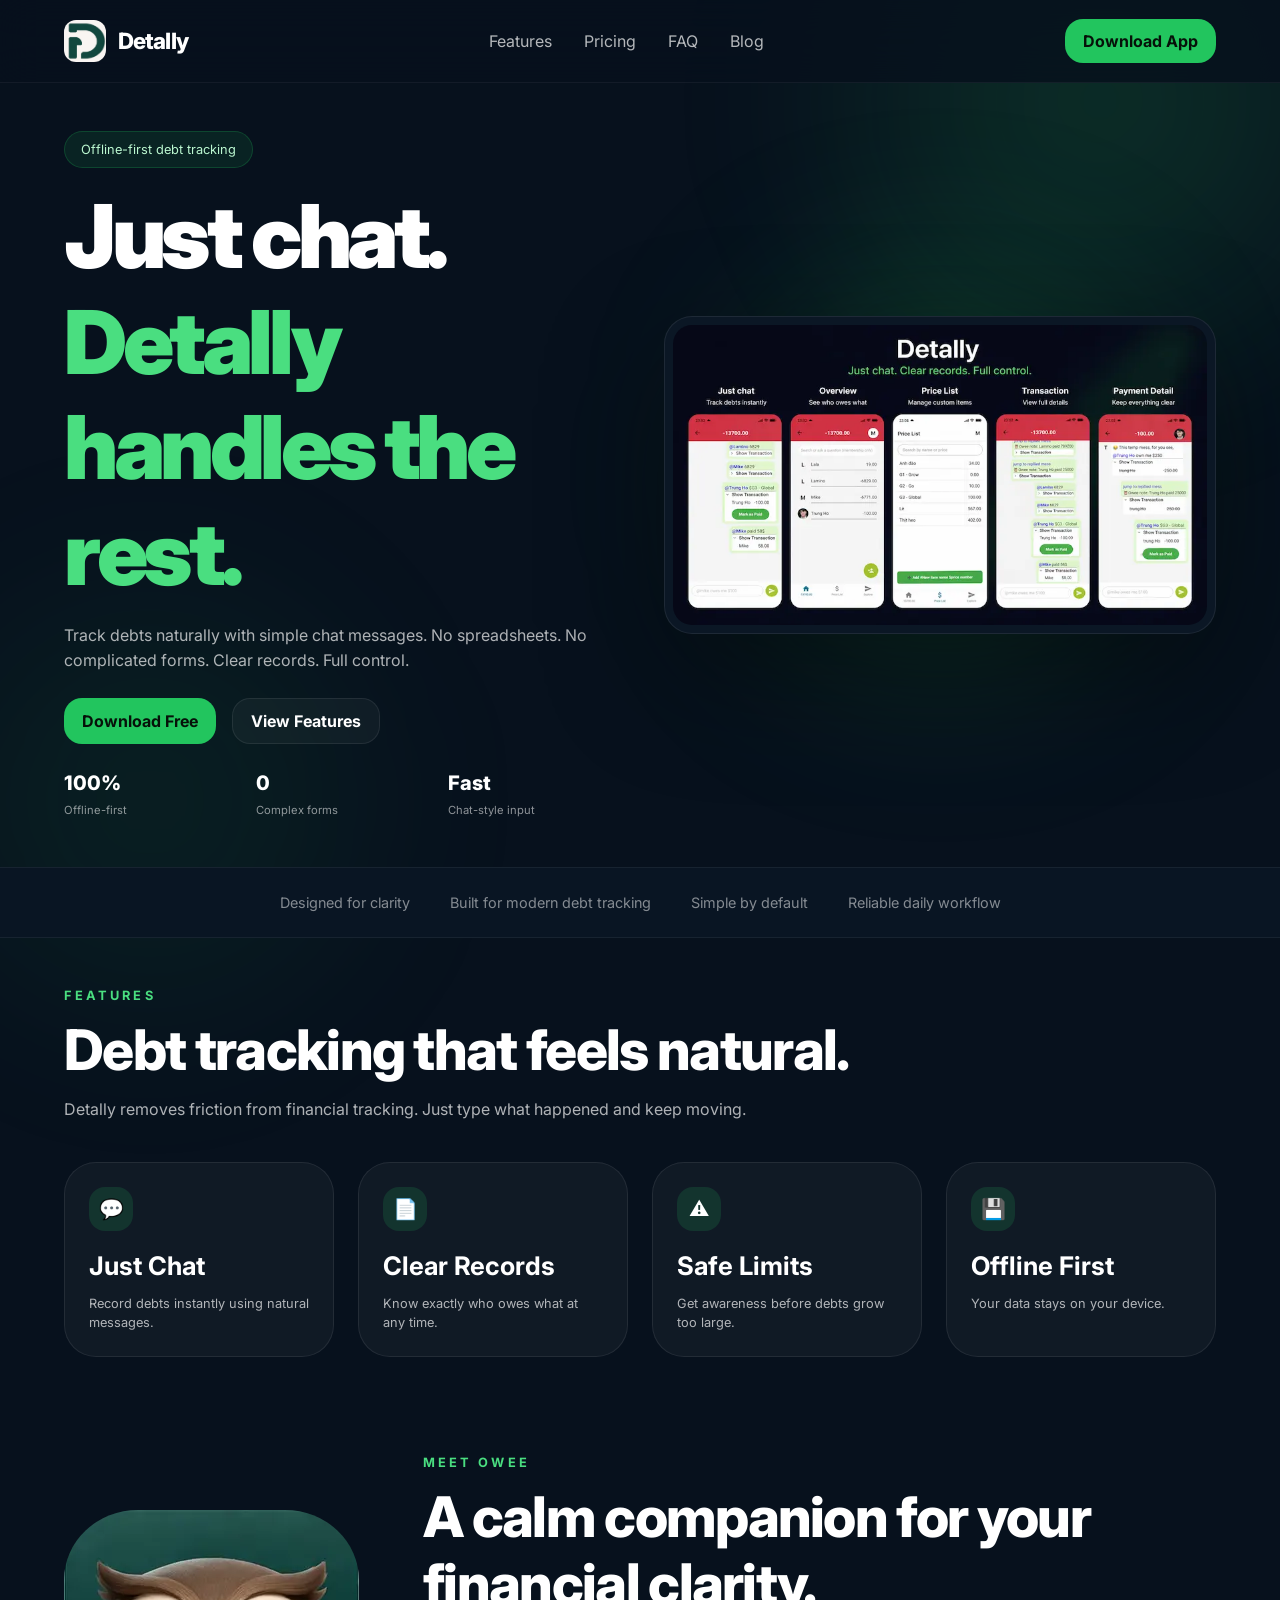
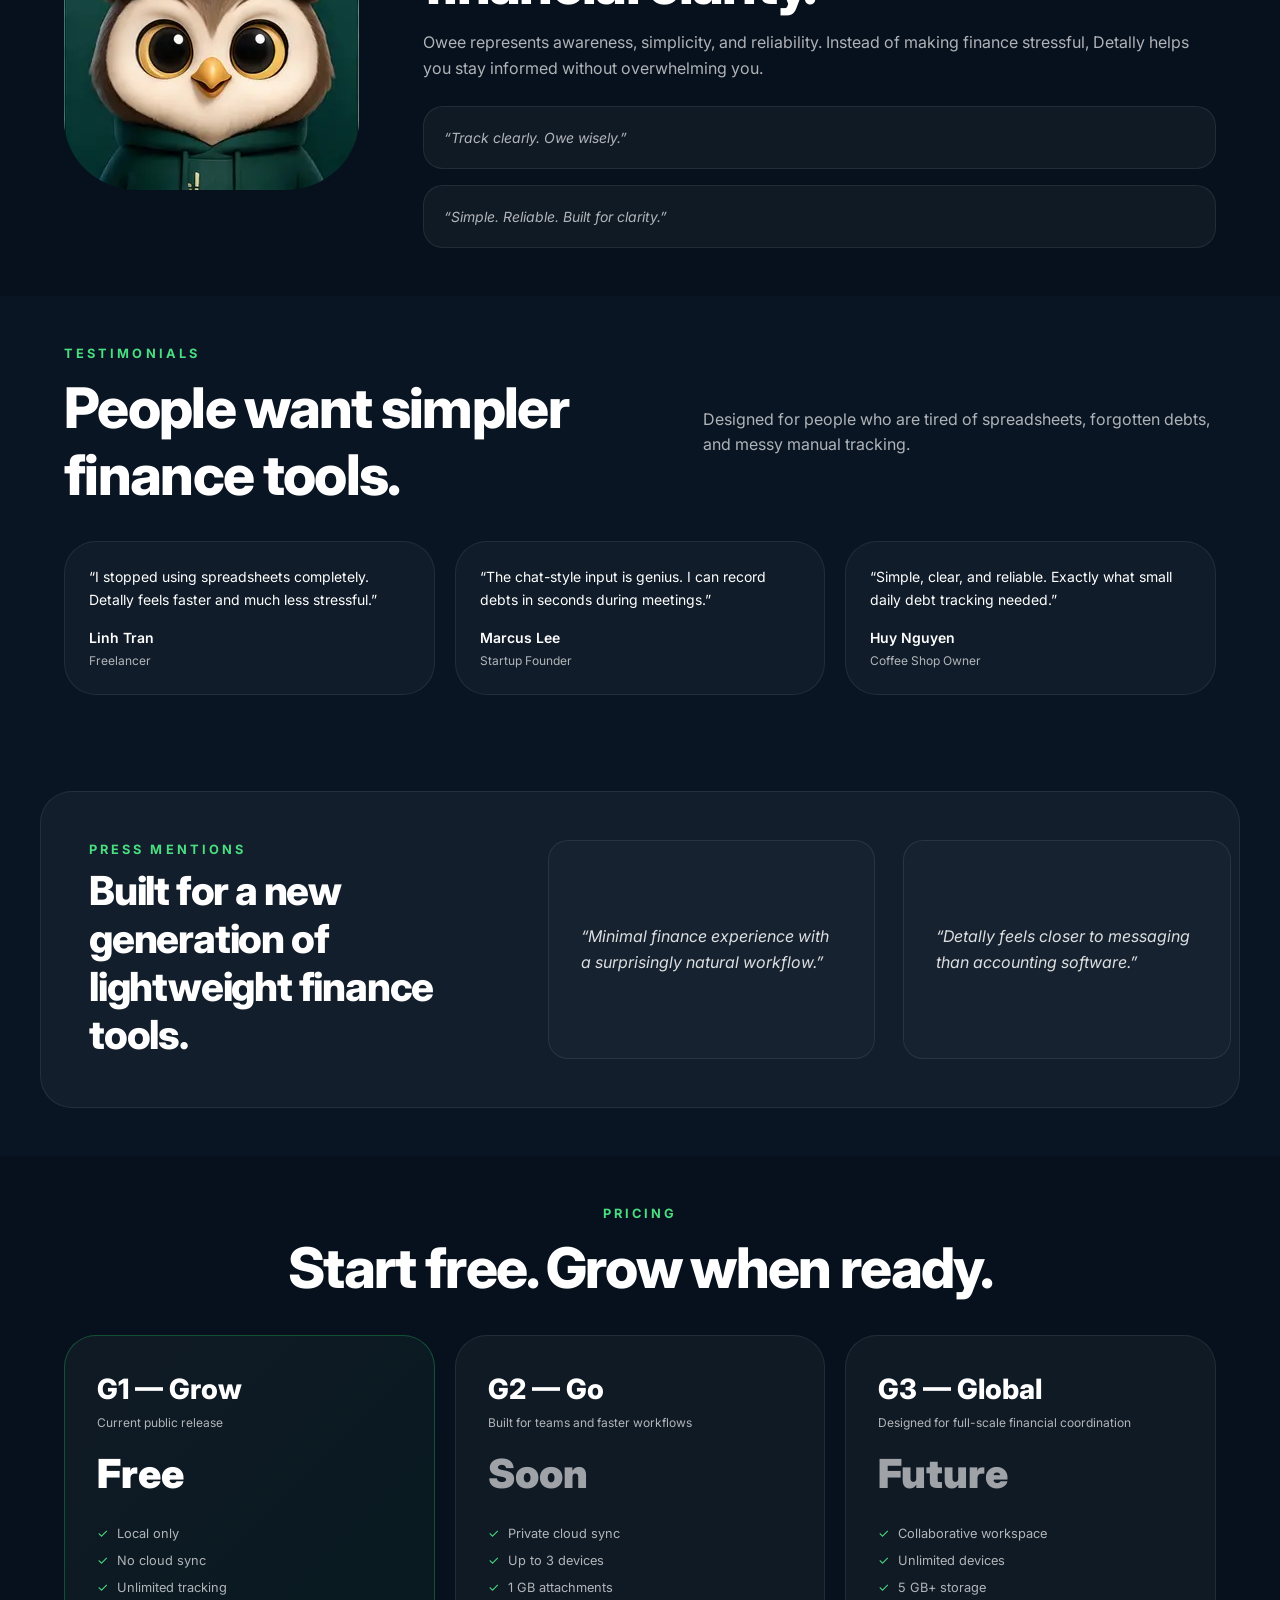
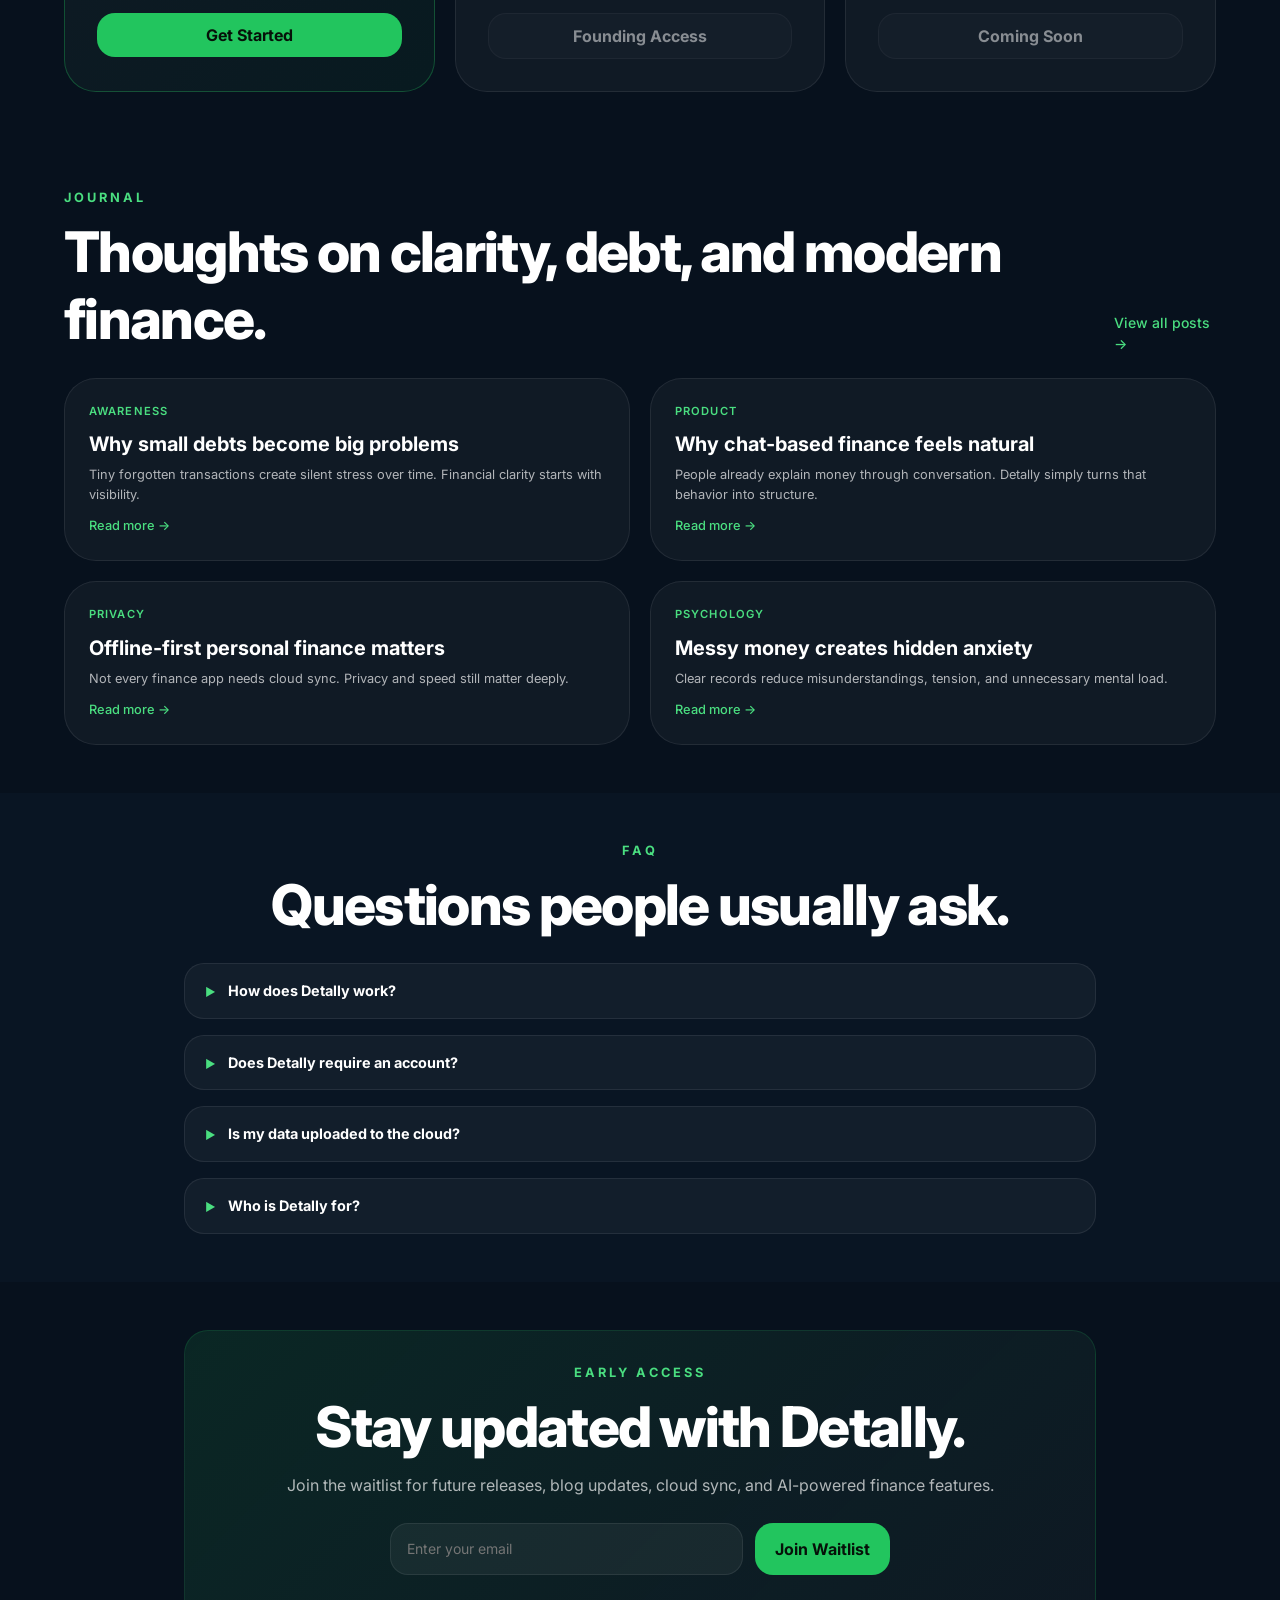
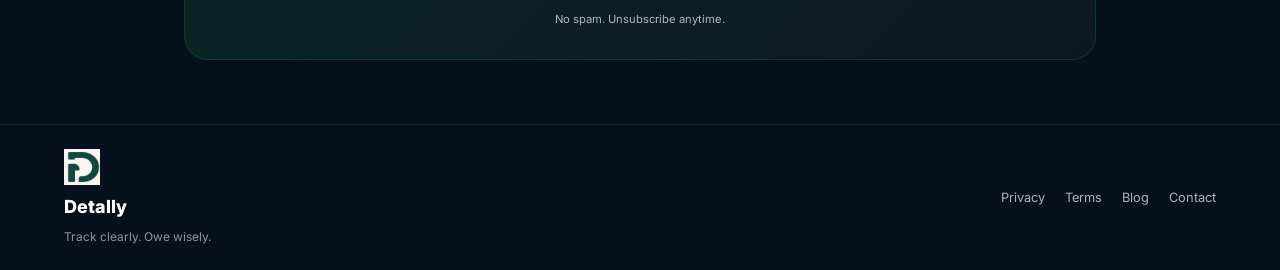
==== commit b283662e: "feat/seo: improve web performance and seo" ====
--- a/index.html
+++ b/index.html
@@ -6,11 +6,11 @@
     <meta name="viewport" content="width=device-width, initial-scale=1.0">
 
     <!-- Favicon -->
-    <link rel="icon" href="./assets/favicon/favicon.ico" type="image/x-icon">
-    <link rel="icon" type="image/png" sizes="32x32" href="./assets/favicon/favicon-32x32.png">
-    <link rel="icon" type="image/png" sizes="16x16" href="./assets/favicon/favicon-16x16.png">
-    <link rel="apple-touch-icon" sizes="180x180" href="./assets/favicon/apple-touch-icon.png">
-    <link rel="manifest" href="./assets/favicon/site.webmanifest">
+    <link rel="icon" href="/assets/favicon/favicon.ico" type="image/x-icon">
+    <link rel="icon" type="image/png" sizes="32x32" href="/assets/favicon/favicon-32x32.png">
+    <link rel="icon" type="image/png" sizes="16x16" href="/assets/favicon/favicon-16x16.png">
+    <link rel="apple-touch-icon" sizes="180x180" href="/assets/favicon/apple-touch-icon.png">
+    <link rel="manifest" href="/assets/favicon/site.webmanifest">
 
     <title>Detally App — Your Smart Debt Ally</title>
     <meta name="description"
@@ -20,7 +20,7 @@
     <!-- Open Graph -->
     <meta property="og:title" content="Detally — Smart Debt Ally">
     <meta property="og:description" content="Track debts naturally with simple chat messages. Offline-first.">
-    <meta property="og:image" content="./assets/detally.png">
+    <meta property="og:image" content="https://detally.app/assets/detally.webp">
     <meta property="og:url" content="https://detally.app">
     <meta property="og:type" content="website">
 
@@ -28,13 +28,16 @@
     <meta name="twitter:card" content="summary_large_image">
     <meta name="twitter:title" content="Detally">
     <meta name="twitter:description" content="Your Smart Debt Ally">
-    <meta name="twitter:image" content="./assets/detally.png">
+    <meta name="twitter:image" content="https://detally.app/assets/detally.webp">
 
     <!-- Preconnect for performance -->
     <link rel="preconnect" href="https://fonts.googleapis.com">
     <link rel="preconnect" href="https://fonts.gstatic.com" crossorigin>
 
-    <link rel="stylesheet" href="style.css">
+    <noscript>
+        <link rel="stylesheet" href="style.css">
+    </noscript>
+    <link rel="preload" href="style.css" as="style" onload="this.onload=null;this.rel='stylesheet'">
 </head>
 
 <body>
@@ -45,7 +48,7 @@
     <header class="site-header">
         <div class="container header-inner">
             <a href="/" class="logo-link" aria-label="Detally home">
-                <img src="./assets/logo-detally.png" alt="Detally logo — owl icon" class="logo-img" width="42"
+                <img src="/assets/logo-detally.webp" alt="Detally logo — owl icon" class="logo-img" width="42"
                     height="42">
                 <span class="site-title">Detally</span>
             </a>
@@ -67,7 +70,8 @@
             </button>
 
             <!-- <button class="cta-btn header-cta">Download App</button> -->
-            <a href="https://play.google.com/store/apps/details?id=com.trungho.detally&rdid=com.trungho.detally&feature=md&offerId" class="cta-btn header-cta">Download App</a>
+            <a href="https://play.google.com/store/apps/details?id=com.trungho.detally&rdid=com.trungho.detally&feature=md&offerId"
+                class="cta-btn header-cta">Download App</a>
 
         </div>
 
@@ -100,22 +104,26 @@
                     </p>
 
                     <div class="hero-actions">
-                        <!-- <button class="cta-btn" aria-label="Download Detally for free">Download Free</button> -->
-                        <a href="https://play.google.com/store/apps/details?id=com.trungho.detally&rdid=com.trungho.detally&feature=md&offerId" class="cta-btn">Download Free</a>
+                        <!-- 
+                        <button class="cta-btn" aria-label="Download Detally for free">Download Free</button> 
                         <button class="cta-btn secondary-btn" aria-label="View all features">View Features</button>
+                        -->
+                        <a href="https://play.google.com/store/apps/details?id=com.trungho.detally&rdid=com.trungho.detally&feature=md&offerId"
+                            class="cta-btn">Download Free</a>
+                        <a href="#features" class="cta-btn secondary-btn">View Features</a>
                     </div>
 
                     <div class="hero-stats">
                         <div>
-                            <h3>100%</h3>
+                            <h2>100%</h2>
                             <p>Offline-first</p>
                         </div>
                         <div>
-                            <h3>0</h3>
+                            <h2>0</h2>
                             <p>Complex forms</p>
                         </div>
                         <div>
-                            <h3>Fast</h3>
+                            <h2>Fast</h2>
                             <p>Chat-style input</p>
                         </div>
                     </div>
@@ -123,9 +131,16 @@
 
                 <div class="hero-preview">
                     <div class="preview-wrapper">
-                        <img src="./assets/detally-preview.png"
-                            alt="Detally app interface showing chat-style debt tracking" width="560" height="520"
-                            loading="eager">
+                        <img src="/assets/detally-preview-800.webp"
+                            srcset="/assets/detally-preview-400.webp 400w,
+                                    /assets/detally-preview-800.webp 800w,
+                                    /assets/detally-preview-1200.webp 1200w"
+                            sizes="(max-width: 768px) 90vw, 50vw"
+                            alt="Detally app interface showing chat-style debt tracking"
+                            width="560"
+                            height="520"
+                            loading="eager"
+                            fetchpriority="high">
                     </div>
                 </div>
             </div>
@@ -182,7 +197,8 @@
             <div class="container">
                 <div class="owee-grid">
                     <div class="owee-image">
-                        <img src="./assets/owee-detally-owl.png" alt="Owee the owl — Detally's calm financial assistant"
+                        <img src="/assets/owee-detally-owl.webp"
+                            alt="Owee the owl — Detally's calm financial assistant"
                             width="420" height="420" loading="lazy">
                     </div>
 
@@ -252,7 +268,6 @@
             </div>
         </section>
 
-        <!-- Press Mentions Section -->
         <!-- Press Mentions Section -->
         <section class="section press-section" aria-labelledby="press-title">
             <div class="container">
@@ -305,7 +320,9 @@
                             <li>Unlimited tracking</li>
                         </ul>
 
-                        <button class="cta-btn" aria-label="Get started with G1 Grow for free">Get Started</button>
+                        <!--<button class="cta-btn" aria-label="Get started with G1 Grow for free">Get Started</button>-->
+                        <a href="https://play.google.com/store/apps/details?id=com.trungho.detally&rdid=com.trungho.detally&feature=md&offerId"
+                            class="cta-btn">Get Started</a>
                     </article>
 
                     <article class="price-card" aria-labelledby="plan-g2-title">
@@ -354,7 +371,7 @@
                         <p class="section-label">Journal</p>
                         <h2 id="blog-title" class="section-title">Thoughts on clarity, debt, and modern finance.</h2>
                     </div>
-                    <a href="/blog" class="view-all-link" aria-label="View all blog posts">View all posts →</a>
+                    <a href="/blog/" class="view-all-link" aria-label="View all blog posts">View all posts →</a>
                 </div>
 
                 <div class="blog-grid">
@@ -363,7 +380,7 @@
                         <h3 class="blog-title">Why small debts become big problems</h3>
                         <p class="blog-description">Tiny forgotten transactions create silent stress over time.
                             Financial clarity starts with visibility.</p>
-                        <a href="/blog/small-debts-big-problems" class="blog-link"
+                        <a href="/blog/why-small-debts-become-big-problems" class="blog-link"
                             aria-label="Read article: Why small debts become big problems">Read more →</a>
                     </article>
 
@@ -372,7 +389,7 @@
                         <h3 class="blog-title">Why chat-based finance feels natural</h3>
                         <p class="blog-description">People already explain money through conversation. Detally simply
                             turns that behavior into structure.</p>
-                        <a href="/blog/chat-based-finance" class="blog-link"
+                        <a href="/blog/why-chat-based-finance-feels-natural" class="blog-link"
                             aria-label="Read article: Why chat-based finance feels natural">Read more →</a>
                     </article>
 
@@ -381,7 +398,7 @@
                         <h3 class="blog-title">Offline-first personal finance matters</h3>
                         <p class="blog-description">Not every finance app needs cloud sync. Privacy and speed still
                             matter deeply.</p>
-                        <a href="/blog/offline-first-matters" class="blog-link"
+                        <a href="/blog/offline-first-personal-finance-matters" class="blog-link"
                             aria-label="Read article: Offline-first personal finance matters">Read more →</a>
                     </article>
 
@@ -390,7 +407,7 @@
                         <h3 class="blog-title">Messy money creates hidden anxiety</h3>
                         <p class="blog-description">Clear records reduce misunderstandings, tension, and unnecessary
                             mental load.</p>
-                        <a href="/blog/messy-money-anxiety" class="blog-link"
+                        <a href="/blog/messy-money-creates-hidden-anxiety" class="blog-link"
                             aria-label="Read article: Messy money creates hidden anxiety">Read more →</a>
                     </article>
                 </div>
@@ -465,19 +482,20 @@
     <footer class="site-footer">
         <div class="container footer-inner">
             <div class="footer-brand">
-                <img src="./assets/logo-detally.png" alt="Detally logo" width="44" height="44" loading="lazy">
+                <img src="/assets/logo-detally.webp" alt="Detally logo" width="44" height="44" loading="lazy">
                 <h2 class="footer-title">Detally</h2>
                 <p>Track clearly. Owe wisely.</p>
             </div>
 
             <nav class="footer-nav" aria-label="Footer navigation">
-                <a href="/privacy">Privacy</a>
-                <a href="/terms">Terms</a>
-                <a href="/blog">Blog</a>
-                <a href="/contact">Contact</a>
+                <a href="/policy">Privacy</a>
+                <a href="#">Terms</a>
+                <a href="/blog/">Blog</a>
+                <a href="mailto:hello@detally.app">Contact</a>
             </nav>
         </div>
     </footer>
 </body>
-<script src="script.js"></script>
+<script src="script.js" defer></script>
+
 </html>
--- a/style.css
+++ b/style.css
@@ -371,7 +371,7 @@
   text-align: center;
 }
 
-.hero-stats h3 {
+.hero-stats h2 {
   font-size: 1.25rem;
   font-weight: 800;
 }
--- a/style.css
+++ b/style.css
@@ -371,7 +371,7 @@
   text-align: center;
 }
 
-.hero-stats h3 {
+.hero-stats h2 {
   font-size: 1.25rem;
   font-weight: 800;
 }
